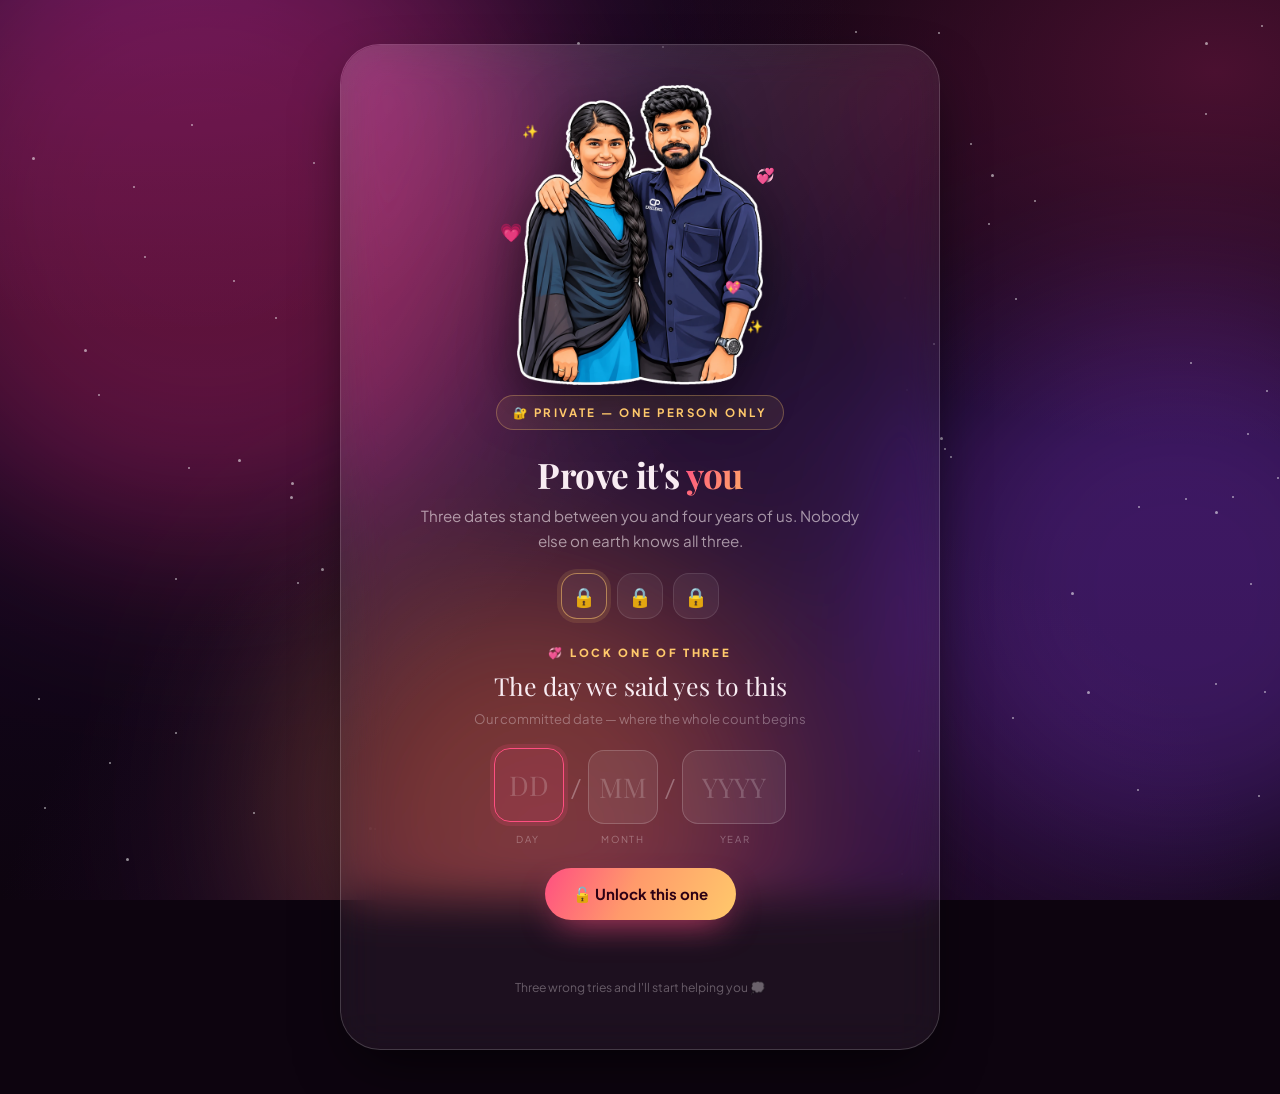
==== docs/login.html @ b8965c5b "Publish the site from docs/ for GitHub Pages Pages serves either the repo root or docs/. Root would " ====
<!DOCTYPE html>
<html lang="en">
<head>
<meta charset="utf-8">
<meta name="viewport" content="width=device-width, initial-scale=1">
<meta name="robots" content="noindex, nofollow, noarchive, noimageindex">
<title>Only you — Thanu &amp; Thamil</title>
<meta name="description" content="Three dates stand between you and the rest of it.">
<link rel="icon" href="data:image/svg+xml,<svg xmlns='http://www.w3.org/2000/svg' viewBox='0 0 100 100'><text y='.9em' font-size='90'>🔐</text></svg>">
<link rel="preconnect" href="https://fonts.googleapis.com">
<link rel="preconnect" href="https://fonts.gstatic.com" crossorigin>
<link href="https://fonts.googleapis.com/css2?family=Playfair+Display:ital,wght@0,500;0,700;0,900;1,600&family=Plus+Jakarta+Sans:wght@400;600;700;800&family=Caveat:wght@500;700&display=swap" rel="stylesheet">
<link rel="stylesheet" href="assets/css/style.css">
<link rel="stylesheet" href="assets/css/components.css">
<link rel="stylesheet" href="assets/css/login.css">
</head>
<body class="login-body" data-bare="1">

<div class="login-card" id="card">

  <!-- ===================== THE TWO OF US ===================== -->
  <div class="couple">
    <img src="assets/photos/couple.png" alt="A cartoon sticker of the two of us">
    <span class="c-h h1">💗</span>
    <span class="c-h h2">💞</span>
    <span class="c-h h3">💖</span>
    <span class="c-s s1">✨</span>
    <span class="c-s s2">✨</span>
  </div>

  <!-- ===================== THE GATE ===================== -->
  <span class="eyebrow">🔐 Private — one person only</span>
  <h1>Prove it's <span class="gradient-text">you</span></h1>
  <p class="sub" id="sub">Three dates stand between you and four years of us. Nobody else on earth knows all three.</p>

  <div class="locks" id="locks">
    <div class="lock" data-i="0">🔒</div>
    <div class="lock" data-i="1">🔒</div>
    <div class="lock" data-i="2">🔒</div>
  </div>

  <div id="stageHost"></div>

  <p class="login-foot">Three wrong tries and I'll start helping you 💭</p>
</div>

<!-- ===================== SUCCESS ===================== -->
<div class="unlocked-screen" id="won">
  <div class="unlocked-in">
    <div class="u-emo">💞</div>
    <h2>All three. <span class="gradient-text">Of course.</span></h2>
    <p id="wonMsg">Come in, Thamil. All of it is yours.</p>
    <button class="btn" id="enterBtn" style="margin-top:16px">Open the door →</button>
  </div>
</div>

<script src="assets/js/data.js"></script>
<script src="assets/js/app.js"></script>
<script>
var GATE = [
  { no:'Lock one of three', emo:'💞',
    ask:'The day we said yes to this',
    note:'Our committed date — where the whole count begins',
    a:'16/11/2022',
    hints:['Not that one 🙈 try again',
           'It was November 2022 💭',
           'Every number on this site counts from it — the 16th 💞'] },

  { no:'Lock two of three', emo:'🤝',
    ask:'The day we first met',
    note:'The very first time, face to face',
    a:'21/11/2022',
    hints:['Close, but not it 🙈',
           'Also November 2022 💭',
           'Five days after lock one 😉'] },

  { no:'Lock three of three', emo:'💑',
    ask:'Our first meetup as a couple',
    note:'The first proper day out, just the two of us',
    a:'11/12/2022',
    hints:['Try once more 🙈',
           'December 2022 💭',
           'The whole free day — the 11th 💕'] }
];

function initPage(){
  var host   = document.getElementById('stageHost');
  var locks  = Array.prototype.slice.call(document.querySelectorAll('.lock'));
  var card   = document.getElementById('card');
  var won    = document.getElementById('won');
  var step   = 0, wrong = 0;

  document.getElementById('wonMsg').textContent =
    'Come in, ' + CONFIG.her + '. All of it is yours.';

  /* already unlocked this session? skip straight to the door */
  var already = false;
  try { already = sessionStorage.getItem('tt_unlocked') === 'yes'; } catch(e){}
  if (already){
    card.style.display = 'none';
    won.classList.add('on');
    document.getElementById('wonMsg').textContent = 'The door is already open for you 💞';
    document.getElementById('enterBtn').addEventListener('click', go);
    return;
  }

  function go(){ location.href = 'index.html'; }

  function pad(v){ return v.length === 1 ? '0' + v : v; }

  function drawStage(){
    var q = GATE[step];
    wrong = 0;
    locks.forEach(function(l, i){ l.classList.toggle('now', i === step); });

    host.innerHTML =
      '<div class="stage" id="stage">' +
        '<span class="q-no">' + q.emo + ' ' + q.no + '</span>' +
        '<p class="q-ask">' + q.ask + '</p>' +
        '<p class="q-note">' + q.note + '</p>' +
        '<div class="date-row" id="row">' +
          '<input class="dbox" id="dd" inputmode="numeric" data-len="2" placeholder="DD" aria-label="Day">' +
          '<span class="sep">/</span>' +
          '<input class="dbox" id="mm" inputmode="numeric" data-len="2" placeholder="MM" aria-label="Month">' +
          '<span class="sep">/</span>' +
          '<input class="dbox yr" id="yy" inputmode="numeric" data-len="4" placeholder="YYYY" aria-label="Year">' +
        '</div>' +
        '<div class="date-labels">' +
          '<span class="l-d">Day</span><span class="l-gap"></span>' +
          '<span class="l-m">Month</span><span class="l-gap"></span>' +
          '<span class="l-y">Year</span>' +
        '</div>' +
        '<button class="btn no-burst" id="goBtn">🔓 Unlock this one</button>' +
        '<p class="hintline" id="hint"></p>' +
      '</div>';

    var boxes = [document.getElementById('dd'),
                 document.getElementById('mm'),
                 document.getElementById('yy')];

    function cap(b){ return parseInt(b.dataset.len, 10); }

    /* Spill anything typed (or pasted) past a box's length into the next box,
       so "16112022" typed quickly — or "16/11/2022" pasted — fills all three. */
    function distribute(i, digits){
      if (i >= boxes.length){ return; }
      var b = boxes[i], n = cap(b);
      b.value = digits.slice(0, n);
      b.classList.toggle('filled', b.value.length === n);
      var rest = digits.slice(n);
      if (rest.length && boxes[i + 1]){
        boxes[i + 1].focus();
        distribute(i + 1, rest);
      } else if (b.value.length === n && boxes[i + 1] && !boxes[i + 1].value){
        boxes[i + 1].focus();
      }
    }

    boxes.forEach(function(b, i){
      b.addEventListener('input', function(){
        distribute(i, b.value.replace(/\D/g, ''));
      });
      b.addEventListener('keydown', function(e){
        if (e.key === 'Enter'){ e.preventDefault(); check(); }
        if (e.key === 'Backspace' && !b.value && boxes[i - 1]){
          boxes[i - 1].focus();
        }
      });
      b.addEventListener('focus', function(){ b.select(); });
    });

    document.getElementById('goBtn').addEventListener('click', check);
    setTimeout(function(){ boxes[0].focus(); }, 420);

    function check(){
      var d = boxes[0].value, m = boxes[1].value, y = boxes[2].value;
      var hint = document.getElementById('hint');

      if (!d || !m || y.length !== 4){
        hint.className = 'hintline bad';
        hint.textContent = 'Fill in the whole date first 💭';
        return;
      }

      /* all three already answered — nothing left to check */
      if (step >= GATE.length) return;

      var given = pad(d) + '/' + pad(m) + '/' + y;

      if (given === GATE[step].a){
        hint.className = 'hintline good';
        hint.textContent = 'That is the one 💞';
        locks[step].classList.remove('now');
        locks[step].classList.add('done');
        locks[step].textContent = GATE[step].emo;
        A.confetti(50);

        step++;
        if (step >= GATE.length){ setTimeout(win, 820); return; }

        var st = document.getElementById('stage');
        st.classList.add('out');
        setTimeout(drawStage, 360);
      } else {
        wrong++;
        var row = document.getElementById('row');
        row.classList.remove('shake');
        void row.offsetWidth;
        row.classList.add('shake');
        hint.className = 'hintline bad';
        hint.textContent = GATE[step].hints[Math.min(wrong - 1, GATE[step].hints.length - 1)];
        boxes[0].focus();
        boxes[0].select();
      }
    }
  }

  function win(){
    try { sessionStorage.setItem('tt_unlocked', 'yes'); } catch(e){}
    card.classList.add('shut');
    setTimeout(function(){
      card.style.display = 'none';
      won.classList.add('on');
      A.confetti(260);
      A.toast('Happy fourth anniversary, ' + CONFIG.her + ' 💞');
      setTimeout(function(){ A.confetti(120); }, 900);
    }, 760);
    document.getElementById('enterBtn').addEventListener('click', go);
    setTimeout(go, 6000);
  }

  drawStage();
}
</script>
</body>
</html>
---- docs/assets/css/style.css ----
/* ============================================================
   Thanu & Thamil — 4th Anniversary Dashboard
   Design system: "Midnight Rose"
   ============================================================ */

/* ---------- Tokens ---------- */
:root{
  --ink:        #0d040f;
  --ink-2:      #170820;
  --ink-3:      #210c2b;
  --rose:       #ff4f81;
  --rose-soft:  #ff93b4;
  --rose-deep:  #c21e57;
  --gold:       #ffc96b;
  --gold-deep:  #e0a23c;
  --lav:        #b58cff;
  --aqua:       #5ee0d0;
  --cream:      #fff6f9;
  --text:       #f8ecf2;
  --muted:      rgba(248,236,242,.60);
  --faint:      rgba(248,236,242,.34);
  --line:       rgba(255,255,255,.10);
  --line-2:     rgba(255,255,255,.18);
  --glass:      rgba(255,255,255,.055);
  --glass-2:    rgba(255,255,255,.09);
  --shadow:     0 24px 60px -18px rgba(0,0,0,.75);
  --shadow-sm:  0 10px 30px -12px rgba(0,0,0,.6);
  --grad-rose:  linear-gradient(115deg,#ff4f81,#ff9a6b 45%,#ffc96b);
  --grad-dusk:  linear-gradient(135deg,#b58cff,#ff4f81 55%,#ffc96b);
  --grad-gold:  linear-gradient(120deg,#ffc96b,#ffe3a8 50%,#e0a23c);
  --r-sm: 12px; --r-md: 18px; --r-lg: 28px; --r-xl: 40px;
  --serif: "Playfair Display", Georgia, "Times New Roman", serif;
  --sans:  "Plus Jakarta Sans", Inter, -apple-system, "Segoe UI", Roboto, system-ui, sans-serif;
  --script:"Caveat", "Segoe Script", "Bradley Hand", cursive;
  --ease: cubic-bezier(.22,1,.36,1);
  --ease-back: cubic-bezier(.34,1.56,.64,1);
  --nav-h: 68px;
}

*,*::before,*::after{ box-sizing:border-box; }
html{ scroll-behavior:smooth; -webkit-text-size-adjust:100%; }

body{
  margin:0;
  font-family:var(--sans);
  color:var(--text);
  background:var(--ink);
  line-height:1.65;
  overflow-x:hidden;
  min-height:100vh;
  -webkit-font-smoothing:antialiased;
}

img{ max-width:100%; display:block; }
a{ color:inherit; text-decoration:none; }
button{ font:inherit; color:inherit; border:0; background:none; cursor:pointer; }
::selection{ background:var(--rose); color:#fff; }

/* ---------- Scrollbar ---------- */
::-webkit-scrollbar{ width:11px; }
::-webkit-scrollbar-track{ background:var(--ink); }
::-webkit-scrollbar-thumb{
  background:linear-gradient(var(--rose),var(--lav));
  border-radius:99px; border:3px solid var(--ink);
}

/* ---------- Background: aurora + stars ---------- */
.bg-layer{ position:fixed; inset:0; z-index:-2; overflow:hidden; pointer-events:none;
  background:
    radial-gradient(1200px 700px at 12% -10%, #3a0f47 0%, transparent 60%),
    radial-gradient(900px 600px at 95% 8%,  #4a1030 0%, transparent 62%),
    radial-gradient(1000px 800px at 50% 110%, #2a0a38 0%, transparent 65%),
    linear-gradient(180deg,#0d040f 0%,#140620 50%,#0d040f 100%);
}
.blob{ position:absolute; border-radius:50%; filter:blur(90px); opacity:.42; mix-blend-mode:screen;
  animation:drift 26s var(--ease) infinite alternate; }
.blob.b1{ width:52vw; height:52vw; background:var(--rose-deep);  top:-14%;  left:-10%; }
.blob.b2{ width:44vw; height:44vw; background:#6b2bb8; top:34%;  right:-14%; animation-duration:32s; animation-delay:-6s; }
.blob.b3{ width:38vw; height:38vw; background:#b5651d; bottom:-16%; left:22%;  animation-duration:38s; animation-delay:-12s; }
@keyframes drift{
  0%{ transform:translate3d(0,0,0) scale(1); }
  50%{ transform:translate3d(5vw,-4vh,0) scale(1.14); }
  100%{ transform:translate3d(-4vw,6vh,0) scale(.94); }
}
.stars{ position:fixed; inset:0; z-index:-1; pointer-events:none; opacity:.55; }
.star{ position:absolute; width:2px; height:2px; border-radius:50%; background:#fff;
  animation:twinkle var(--dur,4s) ease-in-out infinite; }
@keyframes twinkle{ 0%,100%{opacity:.1; transform:scale(.6)} 50%{opacity:.9; transform:scale(1.3)} }

/* ---------- Floating emoji layer ---------- */
#floaties{ position:fixed; inset:0; z-index:1; pointer-events:none; overflow:hidden; }
.floatie{ position:absolute; bottom:-60px; font-size:22px; opacity:0; will-change:transform,opacity;
  animation:floatUp var(--d,14s) linear forwards; filter:drop-shadow(0 4px 10px rgba(255,79,129,.5)); }
@keyframes floatUp{
  0%{ transform:translateY(0) rotate(0deg) scale(.7); opacity:0 }
  12%{ opacity:.85 }
  85%{ opacity:.7 }
  100%{ transform:translateY(-112vh) rotate(var(--rot,220deg)) scale(1.15); opacity:0 }
}

/* click burst hearts */
.burst{ position:fixed; z-index:9999; pointer-events:none; font-size:18px;
  animation:burstOut .9s var(--ease) forwards; }
@keyframes burstOut{
  0%{ transform:translate(0,0) scale(.4); opacity:1 }
  100%{ transform:translate(var(--bx),var(--by)) scale(1.3); opacity:0 }
}

/* ---------- Layout ---------- */
.wrap{ width:min(1180px, 92vw); margin-inline:auto; }
.wrap-narrow{ width:min(860px, 92vw); margin-inline:auto; }
section{ position:relative; z-index:2; padding:clamp(60px,9vw,120px) 0; }

/* ---------- Nav ---------- */
.nav{
  position:sticky; top:0; z-index:200; height:var(--nav-h);
  display:flex; align-items:center; backdrop-filter:blur(22px) saturate(160%);
  -webkit-backdrop-filter:blur(22px) saturate(160%);
  background:rgba(13,4,15,.62); border-bottom:1px solid var(--line);
  transition:background .4s var(--ease), box-shadow .4s var(--ease);
}
.nav.scrolled{ background:rgba(13,4,15,.9); box-shadow:0 10px 40px -20px #000; }
.nav .wrap{ display:flex; align-items:center; justify-content:space-between; gap:18px; width:min(1280px,94vw); }
.brand{ display:flex; align-items:center; gap:10px; font-family:var(--serif); font-size:1.12rem;
  letter-spacing:.3px; white-space:nowrap; }
.brand .amp{ background:var(--grad-rose); -webkit-background-clip:text; background-clip:text; color:transparent; font-style:italic; }
.brand .ring{ display:inline-grid; place-items:center; width:32px; height:32px; border-radius:50%;
  background:var(--grad-dusk); font-size:15px; box-shadow:0 0 22px rgba(255,79,129,.6);
  animation:pulseRing 2.6s ease-in-out infinite; }
@keyframes pulseRing{ 0%,100%{ transform:scale(1) } 50%{ transform:scale(1.12) } }

.nav-links{ display:flex; align-items:center; gap:4px; }
.nav-links a{
  position:relative; padding:9px 13px; border-radius:99px; font-size:.86rem; font-weight:600;
  color:var(--muted); transition:color .25s var(--ease), background .25s var(--ease);
  display:flex; align-items:center; gap:7px;
}
.nav-links a:hover{ color:var(--text); background:var(--glass); }
.nav-links a.active{ color:#fff; background:var(--glass-2); }
.nav-links a.active::after{
  content:""; position:absolute; left:50%; bottom:3px; transform:translateX(-50%);
  width:18px; height:2px; border-radius:2px; background:var(--grad-rose);
}
.nav-links a .ico{ font-size:1rem; }

.nav-tools{ display:flex; align-items:center; gap:8px; }
.icon-btn{
  width:38px; height:38px; display:grid; place-items:center; border-radius:50%;
  background:var(--glass); border:1px solid var(--line); font-size:1rem;
  transition:transform .3s var(--ease-back), background .3s var(--ease);
}
.icon-btn:hover{ transform:scale(1.12) rotate(8deg); background:var(--glass-2); }
.icon-btn.on{ background:var(--grad-rose); color:#2a0012; border-color:transparent; }
#navToggle{ display:none; }

@media (max-width:980px){
  .nav-links{
    position:fixed; inset:var(--nav-h) 0 auto 0; flex-direction:column; gap:2px; padding:16px 20px 26px;
    background:rgba(13,4,15,.98); border-bottom:1px solid var(--line);
    transform:translateY(-130%); transition:transform .45s var(--ease); align-items:stretch;
  }
  .nav-links.open{ transform:translateY(0); }
  .nav-links a{ padding:14px 16px; font-size:1rem; }
  #navToggle{ display:grid; }
}

/* ---------- Typography ---------- */
h1,h2,h3,h4{ font-family:var(--serif); font-weight:700; line-height:1.12; margin:0 0 .4em; letter-spacing:-.015em; }
.display{ font-size:clamp(2.6rem,8.5vw,6rem); }
h2{ font-size:clamp(1.9rem,4.4vw,3.1rem); }
h3{ font-size:clamp(1.2rem,2.3vw,1.6rem); }
p{ margin:0 0 1em; }
.lead{ font-size:clamp(1rem,1.6vw,1.16rem); color:var(--muted); }
.gradient-text{
  background:var(--grad-rose); background-size:220% auto;
  -webkit-background-clip:text; background-clip:text; color:transparent;
  animation:shimmer 7s linear infinite;
}
@keyframes shimmer{ to{ background-position:220% center } }
.script{ font-family:var(--script); font-size:clamp(1.4rem,3vw,2.1rem); color:var(--rose-soft); line-height:1.4; }

.eyebrow{
  display:inline-flex; align-items:center; gap:8px; font-size:.72rem; font-weight:700;
  letter-spacing:.22em; text-transform:uppercase; color:var(--gold);
  padding:7px 16px; border-radius:99px; border:1px solid rgba(255,201,107,.3);
  background:rgba(255,201,107,.08); margin-bottom:18px;
}
.section-head{ text-align:center; margin-bottom:clamp(36px,6vw,64px); }
.section-head p{ max-width:62ch; margin-inline:auto; }

/* ---------- Buttons ---------- */
.btn{
  position:relative; display:inline-flex; align-items:center; gap:10px;
  padding:14px 28px; border-radius:99px; font-weight:700; font-size:.94rem;
  background:var(--grad-rose); color:#2d0014; overflow:hidden; isolation:isolate;
  box-shadow:0 14px 34px -12px rgba(255,79,129,.75);
  transition:transform .35s var(--ease-back), box-shadow .35s var(--ease);
}
.btn::before{
  content:""; position:absolute; inset:0; z-index:-1; background:var(--grad-dusk);
  opacity:0; transition:opacity .35s var(--ease);
}
.btn:hover{ transform:translateY(-3px) scale(1.03); box-shadow:0 20px 46px -12px rgba(255,79,129,.9); }
.btn:hover::before{ opacity:1; }
.btn:active{ transform:translateY(0) scale(.98); }
.btn.ghost{ background:var(--glass); color:var(--text); border:1px solid var(--line-2); box-shadow:none; }
.btn.ghost::before{ background:var(--glass-2); }
.btn.sm{ padding:10px 20px; font-size:.85rem; }

/* ---------- Cards ---------- */
.card{
  position:relative; border-radius:var(--r-lg); padding:clamp(22px,3vw,34px);
  background:var(--glass); border:1px solid var(--line);
  backdrop-filter:blur(16px); -webkit-backdrop-filter:blur(16px);
  box-shadow:var(--shadow-sm); overflow:hidden;
}
.card > *{ position:relative; z-index:1; }
.card.glow:hover{ border-color:rgba(255,79,129,.42); box-shadow:0 26px 60px -22px rgba(255,79,129,.5); }

/* spotlight hover follows cursor */
.spot{ transition:transform .5s var(--ease), border-color .4s var(--ease); }
.spot::before{
  content:""; position:absolute; inset:-1px; border-radius:inherit; pointer-events:none; opacity:0;
  background:radial-gradient(420px circle at var(--mx,50%) var(--my,50%), rgba(255,79,129,.20), transparent 62%);
  transition:opacity .4s var(--ease); z-index:0;
}
.spot:hover::before{ opacity:1; }
.spot:hover{ transform:translateY(-6px); border-color:var(--line-2); }

/* ---------- Scroll reveal ---------- */
.reveal{ opacity:0; transform:translateY(34px); transition:opacity .9s var(--ease), transform .9s var(--ease); }
.reveal.in{ opacity:1; transform:none; }
.reveal.left{ transform:translateX(-50px); }
.reveal.right{ transform:translateX(50px); }
.reveal.zoom{ transform:scale(.9); }
.reveal.in.left,.reveal.in.right,.reveal.in.zoom{ transform:none; }
.stagger > *{ opacity:0; transform:translateY(26px); transition:opacity .75s var(--ease), transform .75s var(--ease); }
.stagger.in > *{ opacity:1; transform:none; }

@media (prefers-reduced-motion:reduce){
  *,*::before,*::after{ animation-duration:.01ms !important; animation-iteration-count:1 !important;
    transition-duration:.01ms !important; scroll-behavior:auto !important; }
  .reveal,.stagger>*{ opacity:1 !important; transform:none !important; }
}

/* ---------- Footer ---------- */
.footer{
  position:relative; z-index:2; text-align:center; padding:60px 0 46px;
  border-top:1px solid var(--line); margin-top:40px;
}
.footer .heart{ display:inline-block; color:var(--rose); animation:beat 1.4s ease-in-out infinite; }
@keyframes beat{ 0%,100%{transform:scale(1)} 14%{transform:scale(1.3)} 28%{transform:scale(1)} 42%{transform:scale(1.22)} }
.footer small{ color:var(--faint); display:block; margin-top:8px; }

/* ---------- Toast ---------- */
#toast{
  position:fixed; left:50%; bottom:34px; transform:translate(-50%,180%);
  z-index:9998; padding:13px 24px; border-radius:99px; font-weight:600; font-size:.92rem;
  background:rgba(23,8,32,.95); border:1px solid var(--line-2); box-shadow:var(--shadow);
  backdrop-filter:blur(14px); transition:transform .55s var(--ease-back); max-width:90vw; text-align:center;
}
#toast.show{ transform:translate(-50%,0); }
/* keep the toast clear of the lightbox caption */
body:has(.lb.open) #toast{ bottom:104px; }

/* ---------- Page curtain ---------- */
#curtain{
  position:fixed; inset:0; z-index:9000; display:grid; place-items:center; gap:14px;
  background:var(--ink); transition:opacity .7s var(--ease), visibility .7s;
  text-align:center;
}
#curtain.gone{ opacity:0; visibility:hidden; }
#curtain .c-heart{ font-size:58px; animation:beat 1.1s ease-in-out infinite; }
#curtain .c-txt{ font-family:var(--script); font-size:1.5rem; color:var(--rose-soft); }
---- docs/assets/css/components.css ----
/* ============================================================
   Components — hero, countdown, timeline, albums, surprises
   ============================================================ */

/* ---------------- HERO ---------------- */
.hero{ position:relative; min-height:calc(100vh - var(--nav-h)); display:grid; align-items:center;
  padding:clamp(40px,7vw,90px) 0 clamp(50px,7vw,90px); overflow:hidden; }
.hero-grid{ display:grid; grid-template-columns:1.08fr .92fr; gap:clamp(30px,5vw,64px); align-items:center; }
@media (max-width:920px){ .hero-grid{ grid-template-columns:1fr; text-align:center; }
  .hero-actions{ justify-content:center; } .hero .eyebrow{ margin-inline:auto; } }

.hero h1{ margin-bottom:.25em; }
.hero h1 .l1{ display:block; font-size:.42em; font-family:var(--sans); font-weight:700;
  letter-spacing:.34em; text-transform:uppercase; color:var(--muted); margin-bottom:.9em; }
/* "My dear" — handwritten, sitting just above her name so the whole
   heading reads as one line: Happy Anniversary / My dear / Pondaddi */
.hero h1 .l2{
  display:block; font-family:var(--script); font-weight:500;
  font-size:.5em; line-height:.95; color:var(--rose-soft);
  margin-bottom:.02em; transform:rotate(-2.5deg); transform-origin:center;
  opacity:0; animation:dearIn .9s var(--ease-back) .3s forwards;
}
.hero h1 .l2:empty{ display:none; }
/* tuck the uppercase line closer when the handwritten one is there */
.hero h1 .l1:has(+ .l2:not(:empty)){ margin-bottom:.45em; }
@keyframes dearIn{
  from{ opacity:0; transform:rotate(-2.5deg) translateY(18px) }
  to{ opacity:1; transform:rotate(-2.5deg) translateY(0) }
}
@media (prefers-reduced-motion:reduce){
  .hero h1 .l2{ animation:none; opacity:1; transform:rotate(-2.5deg); }
}

.hero-sub{ max-width:52ch; }
@media (max-width:920px){ .hero-sub{ margin-inline:auto; } }
.hero-actions{ display:flex; flex-wrap:wrap; gap:12px; margin-top:26px; }

/* letter-by-letter name animation
   NOTE: background-clip:text only paints the element's OWN text, so each
   letter span needs the gradient itself or it renders transparent. */
.letters{ display:inline-block; }
.letters span{
  display:inline-block; opacity:0; transform:translateY(40px) rotate(12deg);
  background:var(--grad-rose); background-size:220% auto;
  -webkit-background-clip:text; background-clip:text; color:transparent;
  animation:dropIn .85s var(--ease-back) forwards, shimmer 7s linear infinite;
}
@keyframes dropIn{ to{ opacity:1; transform:none } }

/* photo stack */
.photo-stack{ position:relative; aspect-ratio:1/1; max-width:480px; margin-inline:auto; width:100%;
  perspective:1200px; }
.photo-stack .ps{
  position:absolute; inset:0; margin:auto; width:72%; height:78%; border-radius:22px;
  object-fit:cover; border:5px solid rgba(255,255,255,.92); box-shadow:var(--shadow);
  transition:transform .8s var(--ease), box-shadow .6s var(--ease);
}
.photo-stack .ps:nth-child(1){ transform:rotate(-13deg) translate(-16%,-6%) scale(.92); filter:saturate(.9) brightness(.85); }
.photo-stack .ps:nth-child(2){ transform:rotate(9deg) translate(18%,4%) scale(.95); filter:saturate(.95) brightness(.9); }
.photo-stack .ps:nth-child(3){ transform:rotate(-2deg) scale(1.04); z-index:3; }
.photo-stack:hover .ps:nth-child(1){ transform:rotate(-20deg) translate(-32%,-10%) scale(.95); }
.photo-stack:hover .ps:nth-child(2){ transform:rotate(16deg) translate(34%,8%) scale(.97); }
.photo-stack:hover .ps:nth-child(3){ transform:rotate(0deg) scale(1.09); box-shadow:0 30px 70px -18px rgba(255,79,129,.6); }
.photo-stack .ps:hover{ cursor:default; }

/* One photo instead of a stack: sit it square in the middle, a touch
   larger, with none of the stacked cards' tilt or dimming. */
.photo-stack .ps.solo{
  width:80%; height:86%; filter:none; z-index:3;
  transform:rotate(-2.5deg) scale(1);
}
.photo-stack:hover .ps.solo{
  transform:rotate(0deg) scale(1.05);
  box-shadow:0 30px 70px -18px rgba(255,79,129,.6);
}
@media (prefers-reduced-motion:reduce){
  .photo-stack .ps.solo,.photo-stack:hover .ps.solo{ transform:none; }
}

.photo-stack .sticker{
  position:absolute; z-index:5; font-size:30px; filter:drop-shadow(0 6px 12px rgba(0,0,0,.5));
  animation:bob 3.6s ease-in-out infinite;
}
.photo-stack .sticker.s1{ top:-2%; right:6%; }
.photo-stack .sticker.s2{ bottom:2%; left:2%; animation-delay:-1.2s; }
.photo-stack .sticker.s3{ top:44%; right:-2%; animation-delay:-2.4s; font-size:24px; }
@keyframes bob{ 0%,100%{transform:translateY(0) rotate(-6deg)} 50%{transform:translateY(-14px) rotate(8deg)} }

/* ---------------- COUNTDOWN ---------------- */
.countdown{ display:grid; grid-template-columns:repeat(4,1fr); gap:clamp(8px,1.4vw,16px); max-width:620px; }
@media (max-width:920px){ .countdown{ margin-inline:auto; } }
.cd-unit{
  position:relative; text-align:center; padding:clamp(12px,2vw,20px) 6px; border-radius:var(--r-md);
  background:var(--glass); border:1px solid var(--line); backdrop-filter:blur(14px); overflow:hidden;
}
.cd-unit::before{ content:""; position:absolute; inset:0 0 auto; height:2px; background:var(--grad-rose); }
.cd-num{ font-family:var(--serif); font-size:clamp(1.7rem,4.6vw,2.7rem); line-height:1; font-weight:700;
  font-variant-numeric:tabular-nums; display:block; }
.cd-num.tick{ animation:flip .55s var(--ease); }
@keyframes flip{ 0%{ transform:rotateX(-70deg); opacity:.2 } 100%{ transform:none; opacity:1 } }
.cd-label{ font-size:.66rem; letter-spacing:.2em; text-transform:uppercase; color:var(--muted);
  margin-top:7px; display:block; }
@media (max-width:460px){
  .countdown{ gap:7px; }
  .cd-unit{ padding:12px 2px; }
  .cd-label{ font-size:.54rem; letter-spacing:.07em; }
}
.cd-done{ grid-column:1/-1; text-align:center; padding:26px; }

/* ---------------- STAT TILES ---------------- */
/* Six tiles: three across on a wide screen, two on a tablet, one on a
   phone. Without the cap auto-fit puts all six in one thin row. */
.stats{ display:grid; grid-template-columns:repeat(auto-fit,minmax(170px,1fr)); gap:16px; }
@media (min-width:700px){ .stats{ grid-template-columns:repeat(3,1fr); } }
@media (min-width:460px) and (max-width:699px){ .stats{ grid-template-columns:repeat(2,1fr); } }
.stat{ text-align:center; padding:26px 16px; }
.stat .emoji{ font-size:30px; display:block; margin-bottom:10px; animation:bob 4s ease-in-out infinite; }
.stat .val{ font-family:var(--serif); font-size:clamp(1.6rem,3.4vw,2.3rem); font-weight:700; display:block;
  font-variant-numeric:tabular-nums; background:var(--grad-rose); -webkit-background-clip:text;
  background-clip:text; color:transparent; }
/* a word in place of a number ("countless") needs to be smaller
   and italic so it does not fight with the counted figures */
.stat .val.word{ font-size:clamp(1.25rem,2.5vw,1.75rem); font-style:italic; letter-spacing:.01em; }
.stat .key{ font-size:.74rem; letter-spacing:.16em; text-transform:uppercase; color:var(--muted); margin-top:6px; display:block; }

/* ---------------- NAV CARDS (home) ---------------- */
.hub{ display:grid; grid-template-columns:repeat(auto-fit,minmax(248px,1fr)); gap:18px; }
.hub-card{ display:block; padding:28px 26px 26px; min-height:190px; }
.hub-card .hc-ico{ font-size:34px; display:block; margin-bottom:14px;
  transition:transform .5s var(--ease-back); }
.hub-card:hover .hc-ico{ transform:scale(1.25) rotate(-10deg); }
.hub-card h3{ margin-bottom:.3em; }
.hub-card p{ color:var(--muted); font-size:.9rem; margin:0; }
.hub-card .go{ margin-top:16px; display:inline-flex; align-items:center; gap:7px; font-size:.82rem;
  font-weight:700; color:var(--rose-soft); }
.hub-card:hover .go .arw{ transform:translateX(6px); }
.hub-card .go .arw{ transition:transform .35s var(--ease); display:inline-block; }

/* ---------------- TIMELINE ---------------- */
.tl{ position:relative; padding:20px 0; }
.tl-spine{ position:absolute; left:50%; top:0; bottom:0; width:3px; transform:translateX(-50%);
  background:var(--line); border-radius:3px; overflow:hidden; }
.tl-fill{ position:absolute; inset:0 0 auto; height:0; background:var(--grad-dusk);
  box-shadow:0 0 22px rgba(255,79,129,.8); transition:height .18s linear; }
.tl-item{ position:relative; width:50%; padding:0 clamp(26px,4vw,52px) clamp(34px,5vw,58px); }
.tl-item:nth-child(odd){ left:0; text-align:right; }
.tl-item:nth-child(even){ left:50%; }
.tl-dot{
  position:absolute; top:26px; width:20px; height:20px; border-radius:50%;
  background:var(--ink-2); border:3px solid var(--rose); z-index:3;
  display:grid; place-items:center; font-size:10px;
  transition:transform .5s var(--ease-back), box-shadow .5s var(--ease), background .4s;
}
.tl-item:nth-child(odd) .tl-dot{ right:-10px; }
.tl-item:nth-child(even) .tl-dot{ left:-10px; }
.tl-item.in .tl-dot{ transform:scale(1.35); background:var(--rose); box-shadow:0 0 0 7px rgba(255,79,129,.18), 0 0 26px rgba(255,79,129,.9); }
.tl-date{ font-size:.74rem; font-weight:700; letter-spacing:.16em; text-transform:uppercase;
  color:var(--gold); margin-bottom:8px; display:block; }
.tl-card{ display:inline-block; text-align:left; max-width:100%; }
.tl-item:nth-child(odd) .tl-card{ text-align:right; }
.tl-card h3{ margin-bottom:.35em; }
.tl-card p{ color:var(--muted); font-size:.93rem; margin:0; }
.tl-photo{ width:100%; max-width:330px; border-radius:var(--r-md); margin-top:16px; aspect-ratio:4/3;
  object-position:center 32%;
  object-fit:cover; border:1px solid var(--line-2); cursor:zoom-in;
  transition:transform .6s var(--ease), box-shadow .6s var(--ease), filter .6s var(--ease);
  filter:saturate(.95); }
.tl-item:nth-child(odd) .tl-photo{ margin-left:auto; }
.tl-photo:hover{ transform:scale(1.045) rotate(-1deg); filter:saturate(1.15);
  box-shadow:0 24px 54px -18px rgba(255,79,129,.65); }
.tl-tag{ display:inline-block; margin-top:12px; font-size:.72rem; padding:5px 12px; border-radius:99px;
  background:rgba(181,140,255,.14); border:1px solid rgba(181,140,255,.3); color:#d9c3ff; }

@media (max-width:820px){
  .tl-spine{ left:14px; }
  .tl-item{ width:100%; left:0 !important; padding:0 0 38px 46px; text-align:left !important; }
  .tl-item .tl-card{ text-align:left !important; }
  .tl-item .tl-dot{ left:4px !important; right:auto !important; }
  .tl-item .tl-photo{ margin-left:0 !important; }
  /* One column on a phone, so the cards must NOT wait off to the side:
     a translateX of 50px on everything below the fold makes the whole
     page scroll sideways. Slide them up instead. */
  .tl-item.reveal.left,.tl-item.reveal.right{ transform:translateY(30px); }
  .tl-item.reveal.in.left,.tl-item.reveal.in.right{ transform:none; }
}

/* year chip rail */
.year-rail{ display:flex; gap:8px; justify-content:center; flex-wrap:wrap; margin-bottom:40px; }
.year-chip{ padding:9px 20px; border-radius:99px; border:1px solid var(--line); background:var(--glass);
  font-weight:700; font-size:.85rem; color:var(--muted); transition:all .3s var(--ease); }
.year-chip:hover,.year-chip.active{ color:#2d0014; background:var(--grad-rose); border-color:transparent;
  transform:translateY(-2px); }

/* ---------------- ALBUMS / GALLERY ---------------- */
.album-tabs{ display:flex; gap:8px; justify-content:center; flex-wrap:wrap; margin-bottom:38px; }
.album-tab{ display:inline-flex; align-items:center; gap:8px; padding:10px 20px; border-radius:99px;
  border:1px solid var(--line); background:var(--glass); font-weight:600; font-size:.86rem;
  color:var(--muted); transition:all .35s var(--ease); }
.album-tab:hover{ color:var(--text); transform:translateY(-2px); }
.album-tab.active{ color:#2d0014; background:var(--grad-rose); border-color:transparent;
  box-shadow:0 12px 28px -12px rgba(255,79,129,.8); }
.album-tab .n{ font-size:.72rem; opacity:.75; }

.masonry{ columns:4; column-gap:16px; }
@media (max-width:1100px){ .masonry{ columns:3 } }
@media (max-width:760px){ .masonry{ columns:2 } }
@media (max-width:430px){ .masonry{ columns:1 } }
.m-item{ break-inside:avoid; margin-bottom:16px; position:relative; border-radius:var(--r-md);
  overflow:hidden; cursor:zoom-in; background:var(--ink-2);
  opacity:0; transform:translateY(26px) scale(.96);
  transition:opacity .7s var(--ease), transform .7s var(--ease), box-shadow .5s var(--ease); }
.m-item.in{ opacity:1; transform:none; }
.m-item img{ width:100%; transition:transform .9s var(--ease), filter .6s var(--ease);
  filter:saturate(.92) brightness(.92); }
.m-item:hover img{ transform:scale(1.09); filter:saturate(1.15) brightness(1); }
.m-item:hover{ box-shadow:0 26px 60px -20px rgba(255,79,129,.6); }
.m-cap{ position:absolute; inset:auto 0 0; padding:40px 16px 14px; font-size:.84rem; font-weight:600;
  background:linear-gradient(transparent,rgba(5,1,8,.92)); transform:translateY(102%);
  transition:transform .5s var(--ease); }
.m-item:hover .m-cap{ transform:none; }
.m-cap small{ display:block; color:var(--gold); font-size:.68rem; letter-spacing:.14em;
  text-transform:uppercase; margin-top:3px; font-weight:700; }
.m-fav{ position:absolute; top:10px; right:10px; width:34px; height:34px; border-radius:50%;
  display:grid; place-items:center; background:rgba(5,1,8,.55); backdrop-filter:blur(8px);
  font-size:15px; opacity:0; transform:scale(.6); transition:all .4s var(--ease-back); z-index:2; }
.m-item:hover .m-fav{ opacity:1; transform:none; }
.m-fav.on{ opacity:1; transform:none; background:var(--grad-rose); }

/* ---------------- LIGHTBOX ---------------- */
.lb{ position:fixed; inset:0; z-index:500; display:none; place-items:center;
  background:rgba(5,1,8,.94); backdrop-filter:blur(16px); padding:20px; }
.lb.open{ display:grid; animation:fadeIn .35s var(--ease); }
@keyframes fadeIn{ from{opacity:0} to{opacity:1} }
.lb-img{ max-width:min(1100px,92vw); max-height:78vh; border-radius:var(--r-md); object-fit:contain;
  box-shadow:0 40px 90px -24px #000; animation:lbIn .5s var(--ease-back); }
@keyframes lbIn{ from{ transform:scale(.88); opacity:0 } to{ transform:none; opacity:1 } }
.lb-bar{ position:absolute; inset:auto 0 24px; text-align:center; padding:0 70px; }
.lb-bar h4{ margin:0 0 4px; font-size:1.05rem; }
.lb-bar p{ margin:0; color:var(--muted); font-size:.84rem; }
.lb-x{ position:absolute; top:18px; right:20px; width:46px; height:46px; border-radius:50%;
  background:var(--glass-2); display:grid; place-items:center; font-size:19px; border:1px solid var(--line-2); }
.lb-nav{ position:absolute; top:50%; transform:translateY(-50%); width:50px; height:50px; border-radius:50%;
  background:var(--glass-2); border:1px solid var(--line-2); display:grid; place-items:center; font-size:20px;
  transition:all .3s var(--ease-back); }
.lb-nav:hover{ background:var(--grad-rose); color:#2d0014; transform:translateY(-50%) scale(1.14); }
.lb-prev{ left:18px; } .lb-next{ right:18px; }
.lb-count{ position:absolute; top:24px; left:24px; font-size:.82rem; color:var(--muted);
  background:var(--glass); padding:6px 14px; border-radius:99px; border:1px solid var(--line); }
@media (max-width:620px){ .lb-bar{ padding:0 10px; bottom:14px } .lb-nav{ width:42px; height:42px } }

/* ---------------- POLAROID SCATTER ---------------- */
.polaroids{ position:relative; display:flex; flex-wrap:wrap; justify-content:center; gap:clamp(10px,2vw,26px); }
.polaroid{
  width:clamp(150px,21vw,222px); background:#fdf7f2; padding:11px 11px 46px; border-radius:4px;
  box-shadow:0 18px 40px -14px rgba(0,0,0,.8); cursor:pointer; position:relative;
  transform:rotate(var(--rot,0deg)); transition:transform .55s var(--ease-back), box-shadow .5s var(--ease), z-index 0s;
}
.polaroid img{ width:100%; aspect-ratio:1/1; object-fit:cover; object-position:center 30%;
  border-radius:2px; filter:saturate(.92) contrast(1.04); }
.polaroid .pcap{ position:absolute; left:0; right:0; bottom:12px; text-align:center;
  font-family:var(--script); font-size:1.08rem; color:#5a2b3c; padding:0 8px; line-height:1.2; }
.polaroid:hover{ transform:rotate(0deg) scale(1.12) translateY(-12px); z-index:20;
  box-shadow:0 34px 70px -16px rgba(255,79,129,.65); }
.polaroid .pin{ position:absolute; top:-12px; left:50%; transform:translateX(-50%); font-size:20px;
  filter:drop-shadow(0 3px 5px rgba(0,0,0,.5)); }

/* ---------------- FLIP CARDS (reasons) ---------------- */
.flip-grid{ display:grid; grid-template-columns:repeat(auto-fill,minmax(205px,1fr)); gap:16px; }
.flip{ perspective:1100px; aspect-ratio:1/1.08; cursor:pointer; }
.flip-in{ position:relative; width:100%; height:100%; transform-style:preserve-3d;
  transition:transform .85s var(--ease-back); }
.flip.on .flip-in{ transform:rotateY(180deg); }
.flip-face{ position:absolute; inset:0; backface-visibility:hidden; -webkit-backface-visibility:hidden;
  border-radius:var(--r-md); display:grid; place-items:center; text-align:center; padding:20px;
  border:1px solid var(--line); }
.flip-front{ background:var(--glass); backdrop-filter:blur(12px); }
.flip-front .fnum{ font-family:var(--serif); font-size:2.3rem; background:var(--grad-rose);
  -webkit-background-clip:text; background-clip:text; color:transparent; }
.flip-front .fhint{ font-size:.7rem; letter-spacing:.16em; text-transform:uppercase; color:var(--faint); margin-top:8px; }
.flip-front .femo{ font-size:30px; margin-bottom:6px; }
.flip-back{ transform:rotateY(180deg); background:linear-gradient(145deg,rgba(255,79,129,.2),rgba(181,140,255,.18));
  backdrop-filter:blur(12px); border-color:rgba(255,79,129,.32); font-size:.92rem; font-weight:600; line-height:1.5; }

/* ---------------- GIFT BOXES ---------------- */
.gifts{ display:grid; grid-template-columns:repeat(auto-fit,minmax(215px,1fr)); gap:20px; }
.gift{ text-align:center; padding:30px 20px; cursor:pointer; }
.gift .box{ position:relative; width:94px; height:94px; margin:0 auto 18px; transform-origin:bottom center;
  animation:wobble 2.8s ease-in-out infinite; transition:transform .5s var(--ease-back); }
.gift .box .lid, .gift .box .base{ position:absolute; left:0; right:0; border-radius:7px; }
.gift .box .base{ bottom:0; height:66px; background:linear-gradient(160deg,#ff4f81,#c21e57);
  box-shadow:inset 0 -10px 22px rgba(0,0,0,.3), 0 14px 30px -10px rgba(255,79,129,.7); }
.gift .box .lid{ top:0; height:30px; background:linear-gradient(160deg,#ff93b4,#ff4f81);
  transform-origin:left bottom; transition:transform .7s var(--ease-back);
  box-shadow:0 5px 14px rgba(0,0,0,.4); }
.gift .box .ribbon{ position:absolute; left:50%; top:0; bottom:0; width:15px; transform:translateX(-50%);
  background:linear-gradient(var(--gold),var(--gold-deep)); z-index:2; border-radius:2px; }
.gift .box .bow{ position:absolute; top:-15px; left:50%; transform:translateX(-50%); font-size:25px; z-index:3;
  transition:transform .6s var(--ease-back); }
@keyframes wobble{ 0%,100%{ transform:rotate(-3deg) } 50%{ transform:rotate(3deg) } }
.gift:hover .box{ transform:scale(1.08); }
.gift.opened .box{ animation:none; }
.gift.opened .box .lid{ transform:rotate(-115deg) translate(-14px,-24px); }
.gift.opened .box .bow{ transform:translate(-50%,-44px) rotate(-26deg); opacity:0; transition:all .7s var(--ease); }
.gift h3{ font-size:1.08rem; margin-bottom:.3em; }
.gift .ghint{ font-size:.78rem; color:var(--faint); letter-spacing:.1em; text-transform:uppercase; }
.gift .greveal{ display:none; }
.gift.opened .greveal{ display:block; animation:popIn .65s var(--ease-back); }
.gift.opened .ghint{ display:none; }
@keyframes popIn{ from{ opacity:0; transform:scale(.6) translateY(18px) } to{ opacity:1; transform:none } }
.gift .greveal .gemoji{ font-size:34px; display:block; margin-bottom:8px; }
.gift .greveal p{ font-size:.92rem; color:var(--text); margin:0; }

/* ---------------- SCRATCH CARD ---------------- */
.scratch-wrap{ position:relative; width:min(470px,92vw); margin:0 auto; aspect-ratio:853/492;
  border-radius:var(--r-lg); overflow:hidden; border:1px solid var(--line-2); box-shadow:var(--shadow); }
.scratch-under{ position:absolute; inset:0; display:grid; place-items:center;
  background:#f4f1ec; }
/* the handwritten card fills the whole panel */
.scratch-under img{ width:100%; height:100%; object-fit:cover; display:block; }
#scratchCanvas{ position:absolute; inset:0; width:100%; height:100%; cursor:grab; touch-action:none; }
#scratchCanvas:active{ cursor:grabbing; }
/* the line that appears once the gold is gone */
.scratch-after{
  max-width:430px; margin:16px auto 0; text-align:center;
  opacity:0; transform:translateY(14px); pointer-events:none;
  transition:opacity .9s var(--ease) .25s, transform .9s var(--ease-back) .25s;
}
.scratch-after.on{ opacity:1; transform:none; pointer-events:auto; }
.scratch-after .script{ margin:0 0 6px; }
.scratch-hint{ text-align:center; margin-top:16px; color:var(--faint); font-size:.84rem; }

/* ---------------- WHEEL ---------------- */
.wheel-wrap{ position:relative; width:min(330px,80vw); margin:0 auto 26px; }
.wheel{ width:100%; aspect-ratio:1/1; border-radius:50%; border:7px solid rgba(255,255,255,.9);
  box-shadow:0 0 0 9px rgba(255,79,129,.2), var(--shadow);
  transition:transform 4.6s cubic-bezier(.17,.67,.17,1); }
.wheel-pin{ position:absolute; top:-14px; left:50%; transform:translateX(-50%); font-size:34px; z-index:5;
  filter:drop-shadow(0 4px 8px rgba(0,0,0,.6)); }
.wheel-hub{ position:absolute; top:50%; left:50%; transform:translate(-50%,-50%); width:52px; height:52px;
  border-radius:50%; background:var(--grad-rose); display:grid; place-items:center; font-size:21px;
  box-shadow:0 6px 18px rgba(0,0,0,.6); z-index:4; }
.wheel-out{ text-align:center; min-height:76px; }
.wheel-out .wo{ animation:popIn .6s var(--ease-back); }
.wheel-out .wemo{ font-size:32px; display:block; }

/* ---------------- ENVELOPE LETTERS ---------------- */
.letters-grid{ display:grid; grid-template-columns:repeat(auto-fit,minmax(265px,1fr)); gap:22px; }
.env{ position:relative; aspect-ratio:3/2; cursor:pointer; perspective:1000px; }
.env-body{ position:absolute; inset:0; border-radius:var(--r-md); overflow:hidden;
  background:linear-gradient(160deg,#ffe3ec,#ffc9d9); box-shadow:var(--shadow-sm);
  transition:transform .5s var(--ease-back), box-shadow .5s var(--ease); }
.env:hover .env-body{ transform:translateY(-7px) scale(1.02); box-shadow:0 26px 56px -18px rgba(255,79,129,.6); }
.env-flap{ position:absolute; inset:0 0 auto; height:56%; background:linear-gradient(160deg,#ffd0de,#ff9ebb);
  clip-path:polygon(0 0,100% 0,50% 100%); transform-origin:top; transition:transform .75s var(--ease-back);
  z-index:3; }
.env.open .env-flap{ transform:rotateX(180deg); z-index:1; }
.env-seal{ position:absolute; top:46%; left:50%; transform:translate(-50%,-50%); width:42px; height:42px;
  border-radius:50%; background:var(--grad-rose); display:grid; place-items:center; font-size:18px; z-index:4;
  box-shadow:0 4px 14px rgba(0,0,0,.35); transition:transform .5s var(--ease), opacity .4s; }
.env.open .env-seal{ transform:translate(-50%,-50%) scale(0); opacity:0; }
.env-label{ position:absolute; inset:auto 0 0; padding:14px; text-align:center; color:#7a2544;
  font-weight:800; font-size:.86rem; z-index:4; letter-spacing:.04em; }
.env-note{ position:absolute; left:7%; right:7%; bottom:9%; top:30%; background:#fffdf8; border-radius:8px;
  padding:14px; font-family:var(--script); font-size:1.02rem; color:#4a2032; line-height:1.35; z-index:2;
  overflow:hidden; transform:translateY(16px); opacity:0; transition:all .6s var(--ease) .25s;
  display:grid; place-items:center; text-align:center; }
.env.open .env-note{ transform:translateY(-14%); opacity:1; }

/* ---------------- LOVE METER ---------------- */
.meter{ max-width:620px; margin-inline:auto; text-align:center; }
.meter-bar{ height:28px; border-radius:99px; background:var(--glass); border:1px solid var(--line);
  overflow:hidden; position:relative; margin:22px 0 10px; }
.meter-fill{ height:100%; width:0; border-radius:99px; background:var(--grad-rose);
  transition:width 2.6s var(--ease); position:relative; box-shadow:0 0 26px rgba(255,79,129,.8); }
.meter-fill::after{ content:""; position:absolute; inset:0;
  background:repeating-linear-gradient(45deg,rgba(255,255,255,.22) 0 12px,transparent 12px 24px);
  animation:slide 1.1s linear infinite; }
@keyframes slide{ to{ transform:translateX(24px) } }
.meter-val{ font-family:var(--serif); font-size:clamp(2rem,6vw,3.4rem); font-weight:700;
  background:var(--grad-rose); -webkit-background-clip:text; background-clip:text; color:transparent; }

/* ---------------- QUIZ ---------------- */
.quiz{ max-width:640px; margin-inline:auto; }
.q-prog{ height:5px; border-radius:99px; background:var(--glass); overflow:hidden; margin-bottom:26px; }
.q-prog i{ display:block; height:100%; width:0; background:var(--grad-rose); transition:width .5s var(--ease); }
.q-text{ font-family:var(--serif); font-size:clamp(1.25rem,3vw,1.75rem); margin-bottom:22px; text-align:center; }
.q-opts{ display:grid; gap:11px; }
.q-opt{ padding:15px 20px; border-radius:var(--r-md); background:var(--glass); border:1px solid var(--line);
  text-align:left; font-weight:600; font-size:.94rem; transition:all .3s var(--ease); display:flex;
  align-items:center; gap:12px; }
.q-opt:hover{ background:var(--glass-2); transform:translateX(6px); border-color:var(--line-2); }
.q-opt.right{ background:rgba(94,224,208,.18); border-color:rgba(94,224,208,.5); }
.q-opt.wrong{ background:rgba(255,79,129,.16); border-color:rgba(255,79,129,.45); }
.q-opt .k{ width:26px; height:26px; border-radius:8px; background:var(--glass-2); display:grid;
  place-items:center; font-size:.76rem; flex:none; }

/* ---------------- MEMORY JAR ---------------- */
.jar{ text-align:center; }
.jar-btn{ font-size:72px; background:none; line-height:1; transition:transform .5s var(--ease-back);
  filter:drop-shadow(0 10px 24px rgba(255,201,107,.5)); }
.jar-btn:hover{ transform:scale(1.14) rotate(-7deg); }
.jar-btn:active{ transform:scale(.94); }
.jar-out{ margin-top:24px; min-height:120px; display:grid; place-items:center; }
.jar-note{ max-width:540px; animation:popIn .6s var(--ease-back); }
.jar-note .jn-emo{ font-size:36px; display:block; margin-bottom:10px; }
.jar-note .jn-txt{ font-family:var(--script); font-size:1.45rem; color:var(--rose-soft); line-height:1.45; }

/* ---------------- MUSIC / confetti helpers ---------------- */
.confetti{ position:fixed; z-index:9997; pointer-events:none; border-radius:2px; will-change:transform; }

/* ---------------- Misc ---------------- */
.grid-2{ display:grid; grid-template-columns:1fr 1fr; gap:clamp(18px,3vw,30px); }
@media (max-width:820px){ .grid-2{ grid-template-columns:1fr } }
.center{ text-align:center; }
.mt-l{ margin-top:clamp(30px,5vw,56px); }
.divider{ height:1px; background:linear-gradient(90deg,transparent,var(--line-2),transparent); margin:clamp(40px,6vw,70px) 0; }
.pill-row{ display:flex; flex-wrap:wrap; gap:9px; justify-content:center; }
.pill{ padding:8px 16px; border-radius:99px; background:var(--glass); border:1px solid var(--line);
  font-size:.82rem; color:var(--muted); }
.locked{ opacity:.5; filter:grayscale(.6); }
.note-strip{ display:flex; align-items:center; gap:14px; padding:16px 20px; border-radius:var(--r-md);
  background:rgba(255,201,107,.08); border:1px solid rgba(255,201,107,.26); font-size:.9rem; }
.note-strip .ns-emo{ font-size:24px; flex:none; }

/* ============================================================
   TIMELINE — additions for the real story
   ============================================================ */

/* exact time, where he wrote one down */
.tl-time{
  display:inline-block; margin-left:8px; padding:2px 8px; border-radius:99px;
  font-style:normal; letter-spacing:.08em; font-size:.92em;
  background:rgba(255,201,107,.14); color:var(--gold);
}

/* "Meet-up #3" badge on the five numbered meetings */
.tl-meet{
  display:inline-block; margin-bottom:8px; padding:4px 12px; border-radius:99px;
  font-size:.68rem; font-weight:800; letter-spacing:.14em; text-transform:uppercase;
  color:var(--aqua); background:rgba(94,234,212,.1); border:1px solid rgba(94,234,212,.28);
}

/* his own Tanglish line, kept word for word */
.tl-tam{
  display:block; margin-top:14px; padding-top:12px;
  border-top:1px dashed var(--line);
  font-family:var(--script); font-size:1.26rem; line-height:1.35;
  color:var(--rose-soft);
}

/* the big moments get a gold dot and a warmer card */
.tl-item.keyday .tl-dot{
  background:var(--grad-gold); border-color:transparent;
  box-shadow:0 0 0 6px rgba(255,201,107,.14), 0 0 30px rgba(255,201,107,.75);
}
.tl-item.keyday.in .tl-dot{
  background:var(--grad-gold);
  box-shadow:0 0 0 9px rgba(255,201,107,.2), 0 0 40px rgba(255,201,107,1);
}
.tl-item.keyday .tl-card{
  border-color:rgba(255,201,107,.34);
  background:linear-gradient(150deg,rgba(255,201,107,.075),rgba(255,255,255,.045));
}
.tl-item.keyday .tl-card h3{ color:var(--gold); }

/* divider between the year tabs and the little collections */
.tab-split{
  width:1px; align-self:stretch; min-height:28px; margin:0 6px;
  background:linear-gradient(transparent,var(--line-2),transparent);
}
@media (max-width:620px){
  .tab-split{ width:100%; height:1px; min-height:0; margin:6px 0;
    background:linear-gradient(90deg,transparent,var(--line-2),transparent); }
}

/* ============================================================
   FIRST TIMES — the six moments he wrote the clock time for
   ============================================================ */
.firsts{
  display:grid; gap:clamp(14px,2vw,20px);
  grid-template-columns:repeat(auto-fit,minmax(265px,1fr));
}
.first-card{ padding:clamp(22px,3vw,30px); text-align:center; }
.first-card h3{ font-size:1.12rem; margin:.35em 0 .3em; }
.first-card p{ color:var(--muted); font-size:.92rem; margin:0; }

.first-when{
  display:inline-block; font-size:.7rem; font-weight:700;
  letter-spacing:.14em; text-transform:uppercase; color:var(--faint);
}
.first-when strong{ color:var(--gold); letter-spacing:.08em; }

.first-tam{
  display:block; margin-top:14px; padding-top:11px;
  border-top:1px dashed var(--line);
  font-family:var(--script); font-size:1.14rem; color:var(--rose-soft);
}

/* little clock, hands set to the real minute */
.clock{
  width:72px; height:72px; margin:0 auto 14px; position:relative;
  border-radius:50%; border:2px solid var(--line-2);
  background:radial-gradient(circle at 50% 38%,rgba(255,255,255,.1),rgba(255,255,255,.03));
  box-shadow:inset 0 2px 10px rgba(0,0,0,.35);
}
.clock::before{
  content:""; position:absolute; inset:7px; border-radius:50%;
  border:1px dotted rgba(255,255,255,.14);
}
.cl-h,.cl-m{
  position:absolute; left:50%; bottom:50%; transform-origin:50% 100%;
  border-radius:2px; background:var(--rose-soft);
}
.cl-h{ width:3px; height:18px; margin-left:-1.5px; }
.cl-m{ width:2px; height:26px; margin-left:-1px; background:var(--gold); }
.cl-pin{
  position:absolute; left:50%; top:50%; width:7px; height:7px; margin:-3.5px 0 0 -3.5px;
  border-radius:50%; background:var(--gold); z-index:2;
  box-shadow:0 0 10px rgba(255,201,107,.9);
}
.clock.noclock{ display:grid; place-items:center; border-style:dashed; }
.cl-emo{ font-size:30px; animation:beat 1.6s ease-in-out infinite; }

.first-card.keyday{
  border-color:rgba(255,201,107,.36);
  background:linear-gradient(150deg,rgba(255,201,107,.08),rgba(255,255,255,.045));
}
.first-card.keyday h3{ color:var(--gold); }
.first-card.keyday .clock{ border-color:rgba(255,201,107,.5); }

@media (prefers-reduced-motion:reduce){ .cl-emo{ animation:none; } }

/* Most of our photos are portrait — give those cards a portrait frame
   instead of cropping the top and bottom off a 4:3 box. */
.tl-photo[data-o="p"]{ aspect-ratio:3/4; max-width:252px; }
.tl-photo[data-o="s"]{ aspect-ratio:1/1;  max-width:290px; }
---- docs/assets/css/login.css ----
/* ============================================================
   LOGIN — the three-date gate
   ============================================================ */

.login-body{
  display:grid; grid-template-columns:1fr; min-height:100vh;
  padding:clamp(18px,4vw,44px) 16px;
  place-items:center;
  /* `safe` keeps the top of the card reachable when it is taller
     than the viewport — plain `center` would scroll it off-screen */
  place-items:safe center;
}

.login-card{
  position:relative; z-index:3;
  width:min(600px, 94vw);
  border-radius:var(--r-xl);
  padding:clamp(22px,4vw,40px) clamp(20px,4vw,44px) clamp(28px,4vw,40px);
  background:rgba(255,255,255,.055);
  border:1px solid var(--line-2);
  backdrop-filter:blur(22px) saturate(150%);
  -webkit-backdrop-filter:blur(22px) saturate(150%);
  box-shadow:var(--shadow);
  text-align:center; overflow:hidden;
  animation:cardIn 1s var(--ease-back) both .3s;
}
@keyframes cardIn{
  from{ opacity:0; transform:translateY(42px) scale(.94) }
  to{ opacity:1; transform:none }
}
.login-card::before{
  content:""; position:absolute; inset:0; pointer-events:none; border-radius:inherit;
  background:linear-gradient(135deg,rgba(255,255,255,.14),transparent 46%);
}
.login-card > *{ position:relative; z-index:1; }

.login-card.shut{ animation:cardOut 1.05s var(--ease) forwards; }
@keyframes cardOut{
  35%{ transform:scale(1.05); }
  100%{ transform:scale(1.5); opacity:0; filter:blur(12px); }
}

/* ---------- the two of us (sticker) ---------- */
/* Height-driven so the card never grows taller than the screen;
   the width follows from the sticker's own proportions. */
.couple{
  /* width derived from the height so the sticker keeps its proportions —
     aspect-ratio alone loses to a block element's auto width */
  --ch:min(300px,34vh);
  position:relative; height:var(--ch); width:calc(var(--ch) * 620 / 756);
  margin:0 auto 10px;
}
.couple::before{
  content:""; position:absolute; left:50%; top:52%; z-index:0;
  width:124%; height:92%; transform:translate(-50%,-50%); border-radius:50%;
  background:radial-gradient(closest-side,rgba(255,79,129,.32),transparent 72%);
  filter:blur(6px); animation:haloPulse 5s ease-in-out infinite;
}
.couple img{
  position:relative; z-index:1; width:100%; height:100%;
  object-fit:contain; display:block;
  filter:drop-shadow(0 16px 26px rgba(0,0,0,.55));
  animation:coupleBob 5.2s ease-in-out infinite;
}
@keyframes coupleBob{
  0%,100%{ transform:translateY(0) rotate(-1deg) }
  50%{ transform:translateY(-9px) rotate(1deg) }
}
@keyframes haloPulse{ 0%,100%{ opacity:.5 } 50%{ opacity:1 } }

/* hearts drifting up and sparkles around them */
.c-h,.c-s{ position:absolute; z-index:2; pointer-events:none; }
.c-h{ font-size:18px; animation:riseH 4.4s ease-in-out infinite; }
.c-h.h1{ left:-7%; top:44% }
.c-h.h2{ right:-5%; top:26%; font-size:15px; animation-delay:1.5s }
.c-h.h3{ right:9%; top:64%; font-size:13px; animation-delay:2.8s }
.c-s{ font-size:13px; animation:twinkleS 2.8s ease-in-out infinite; }
.c-s.s1{ left:2%; top:12% }
.c-s.s2{ right:0%; bottom:16%; animation-delay:1.1s }
@keyframes twinkleS{ 0%,100%{ opacity:.25; transform:scale(.7) } 50%{ opacity:1; transform:scale(1.25) } }
@keyframes riseH{
  0%{ opacity:0; transform:translateY(10px) scale(.6) }
  35%{ opacity:1 }
  100%{ opacity:0; transform:translateY(-30px) scale(1.1) }
}

@media (prefers-reduced-motion:reduce){
  .couple img,.couple::before,.c-h,.c-s{ animation:none; }
  .c-h,.c-s{ opacity:.9; }
}

/* ---------- heading ---------- */
.login-card h1{
  font-size:clamp(1.5rem,4.4vw,2.2rem); margin:.2em 0 .25em;
}
.login-card .sub{ color:var(--muted); font-size:.95rem; margin:0 auto 20px; max-width:40ch; }

/* ---------- lock chips ---------- */
.locks{ display:flex; gap:10px; justify-content:center; margin-bottom:24px; }
.lock{
  width:46px; height:46px; border-radius:16px; display:grid; place-items:center;
  font-size:19px; background:var(--glass); border:1px solid var(--line);
  transition:all .6s var(--ease-back); position:relative;
}
.lock.now{ border-color:rgba(255,201,107,.55); box-shadow:0 0 0 4px rgba(255,201,107,.12);
  animation:lockWait 2s ease-in-out infinite; }
@keyframes lockWait{ 0%,100%{ transform:translateY(0) } 50%{ transform:translateY(-4px) } }
.lock.done{
  background:var(--grad-rose); border-color:transparent; color:#2d0014;
  transform:rotate(-8deg) scale(1.1); box-shadow:0 10px 26px -8px rgba(255,79,129,.9);
  animation:none;
}

/* ---------- question stage ---------- */
.stage{ animation:stageIn .6s var(--ease-back) both; }
.stage.out{ animation:stageOut .35s var(--ease) forwards; }
@keyframes stageIn{ from{ opacity:0; transform:translateX(34px) } to{ opacity:1; transform:none } }
@keyframes stageOut{ to{ opacity:0; transform:translateX(-34px) } }

.q-no{ font-size:.7rem; font-weight:800; letter-spacing:.24em; text-transform:uppercase;
  color:var(--gold); display:block; margin-bottom:8px; }
.q-ask{ font-family:var(--serif); font-size:clamp(1.15rem,3.1vw,1.55rem); line-height:1.3;
  margin:0 auto 6px; max-width:26ch; }
.q-note{ color:var(--faint); font-size:.82rem; margin:0 0 20px; }

/* ---------- date inputs ---------- */
.date-row{ display:flex; align-items:center; justify-content:center; gap:7px; margin-bottom:8px; }
.date-row .sep{ font-size:1.5rem; color:var(--faint); font-weight:300; }
.dbox{
  width:clamp(54px,15vw,70px); height:clamp(58px,16vw,74px); border-radius:16px;
  background:rgba(255,255,255,.07); border:1.5px solid var(--line-2);
  color:#fff; font-family:var(--serif); font-size:clamp(1.3rem,4vw,1.7rem); font-weight:700;
  text-align:center; outline:none; transition:all .3s var(--ease);
  -moz-appearance:textfield;
}
.dbox.yr{ width:clamp(80px,22vw,104px); }
.dbox::-webkit-outer-spin-button,.dbox::-webkit-inner-spin-button{ -webkit-appearance:none; margin:0; }
.dbox::placeholder{ color:rgba(255,255,255,.2); font-weight:400; }
.dbox:focus{ border-color:var(--rose); background:rgba(255,79,129,.12);
  box-shadow:0 0 0 4px rgba(255,79,129,.16); transform:translateY(-2px); }
.dbox.filled{ border-color:rgba(255,201,107,.5); }

.date-labels{ display:flex; justify-content:center; gap:7px; margin-bottom:20px; }
.date-labels span{ font-size:.6rem; letter-spacing:.18em; text-transform:uppercase;
  color:var(--faint); text-align:center; }
.date-labels .l-d,.date-labels .l-m{ width:clamp(54px,15vw,70px); }
.date-labels .l-y{ width:clamp(80px,22vw,104px); }
.date-labels .l-gap{ width:11px; }

.shake{ animation:shakeX .45s; }
@keyframes shakeX{
  0%,100%{ transform:translateX(0) } 20%{ transform:translateX(-11px) }
  40%{ transform:translateX(11px) } 60%{ transform:translateX(-7px) } 80%{ transform:translateX(7px) }
}

.hintline{ min-height:1.5em; font-size:.86rem; color:var(--rose-soft); margin:14px 0 0; }
.hintline.bad{ color:#ff8fa3; }
.hintline.good{ color:var(--aqua); }

.login-foot{ margin-top:22px; font-size:.76rem; color:var(--faint); }

/* ---------- success ---------- */
.unlocked-screen{
  position:fixed; inset:0; z-index:400; display:none; place-items:center; text-align:center;
  padding:24px;
}
.unlocked-screen.on{ display:grid; }
.unlocked-screen .u-emo{ font-size:clamp(60px,16vw,110px); animation:beat 1.1s ease-in-out infinite; }
.unlocked-screen h2{ margin:.3em 0 .2em; }
.unlocked-screen p{ color:var(--muted); }
.unlocked-in{ animation:popIn .9s var(--ease-back) both; }

@media (max-width:420px){
  .couple{ --ch:min(250px,30vh); }
  .locks{ gap:8px } .lock{ width:42px; height:42px; font-size:17px }
}
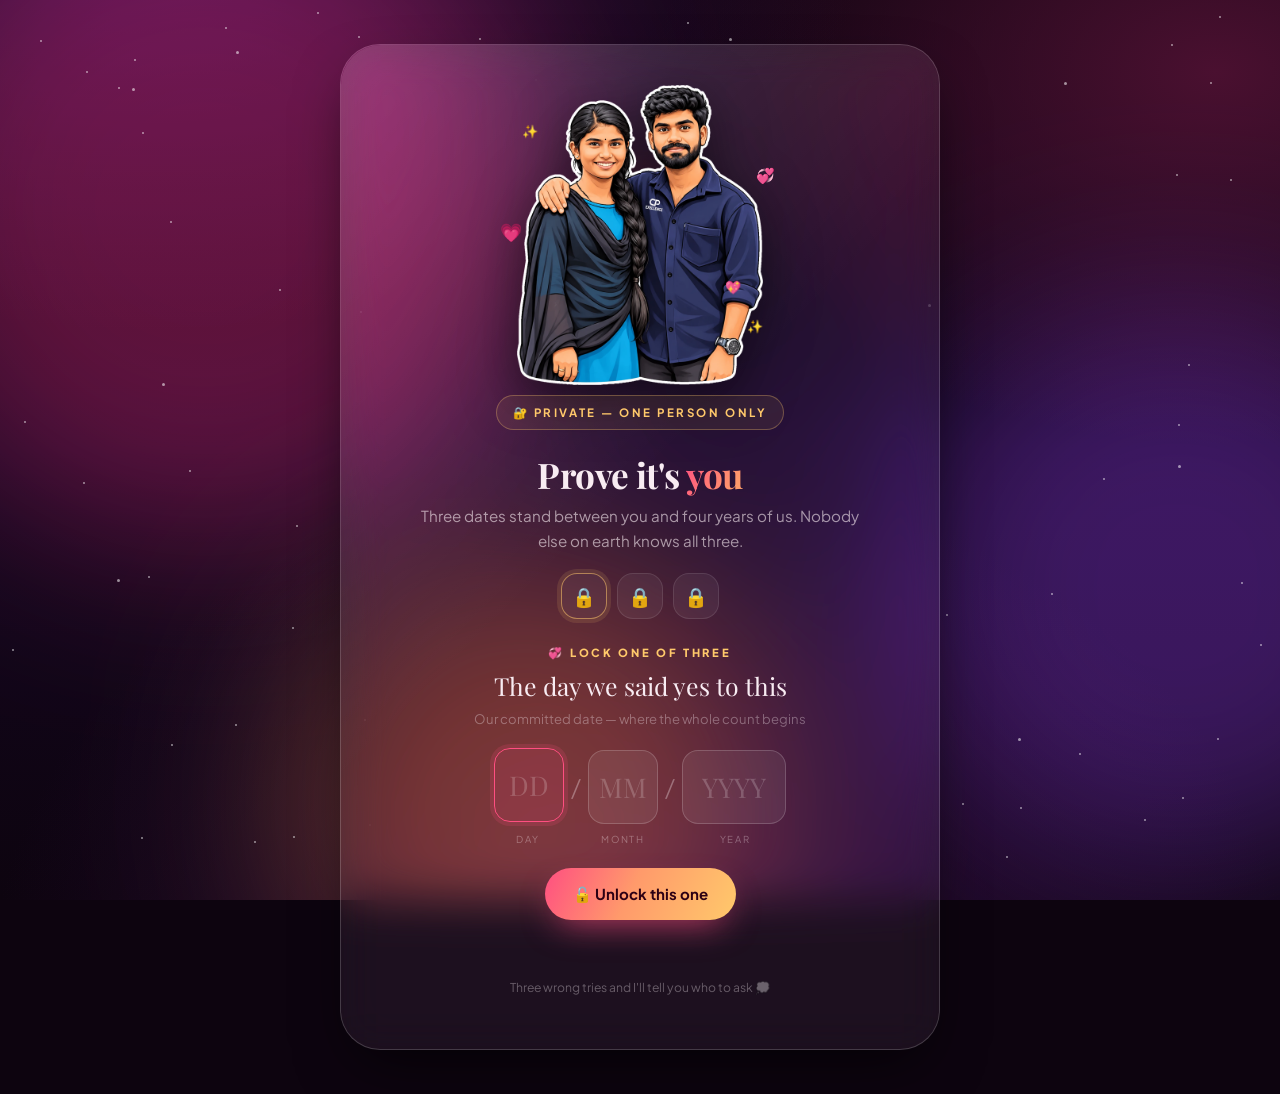
==== commit 89c9be1d: "Stop the gate handing over the answers The hints gave the dates away: the second said the month and " ====
--- a/docs/login.html
+++ b/docs/login.html
@@ -41,7 +41,7 @@
 
   <div id="stageHost"></div>
 
-  <p class="login-foot">Three wrong tries and I'll start helping you 💭</p>
+  <p class="login-foot">Three wrong tries and I'll tell you who to ask 💭</p>
 </div>
 
 <!-- ===================== SUCCESS ===================== -->
@@ -62,25 +62,27 @@
     ask:'The day we said yes to this',
     note:'Our committed date — where the whole count begins',
     a:'16/11/2022',
+    /* Nothing here gives the date away. The third one is shown for every
+       wrong try after that too, because check() clamps to the last hint. */
     hints:['Not that one 🙈 try again',
-           'It was November 2022 💭',
-           'Every number on this site counts from it — the 16th 💞'] },
+           'Still not it 💭 have another go',
+           'Ask the password to Thanu 💞'] },
 
   { no:'Lock two of three', emo:'🤝',
     ask:'The day we first met',
     note:'The very first time, face to face',
     a:'21/11/2022',
     hints:['Close, but not it 🙈',
-           'Also November 2022 💭',
-           'Five days after lock one 😉'] },
+           'Still not it 💭 have another go',
+           'Ask the password to Thanu 🤝'] },
 
   { no:'Lock three of three', emo:'💑',
     ask:'Our first meetup as a couple',
     note:'The first proper day out, just the two of us',
     a:'11/12/2022',
     hints:['Try once more 🙈',
-           'December 2022 💭',
-           'The whole free day — the 11th 💕'] }
+           'Still not it 💭 have another go',
+           'Ask the password to Thanu 💑'] }
 ];
 
 function initPage(){
